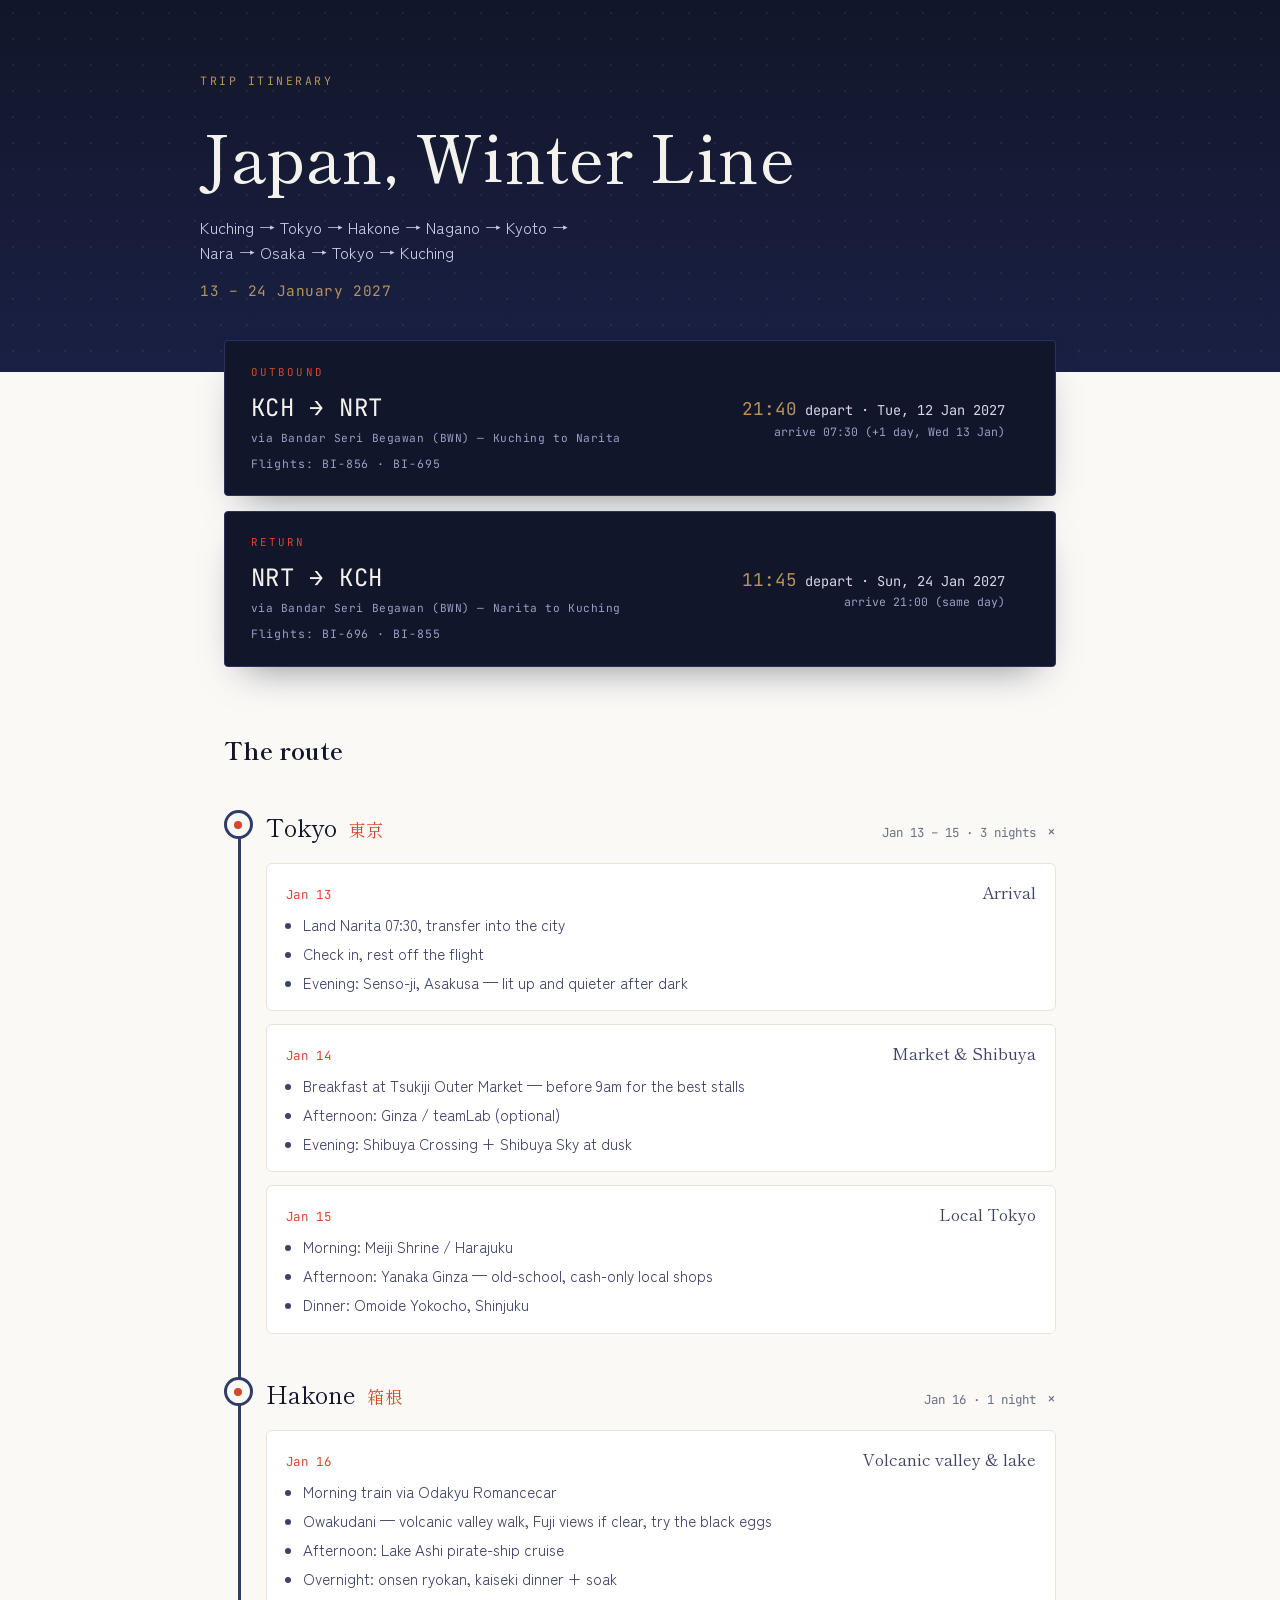
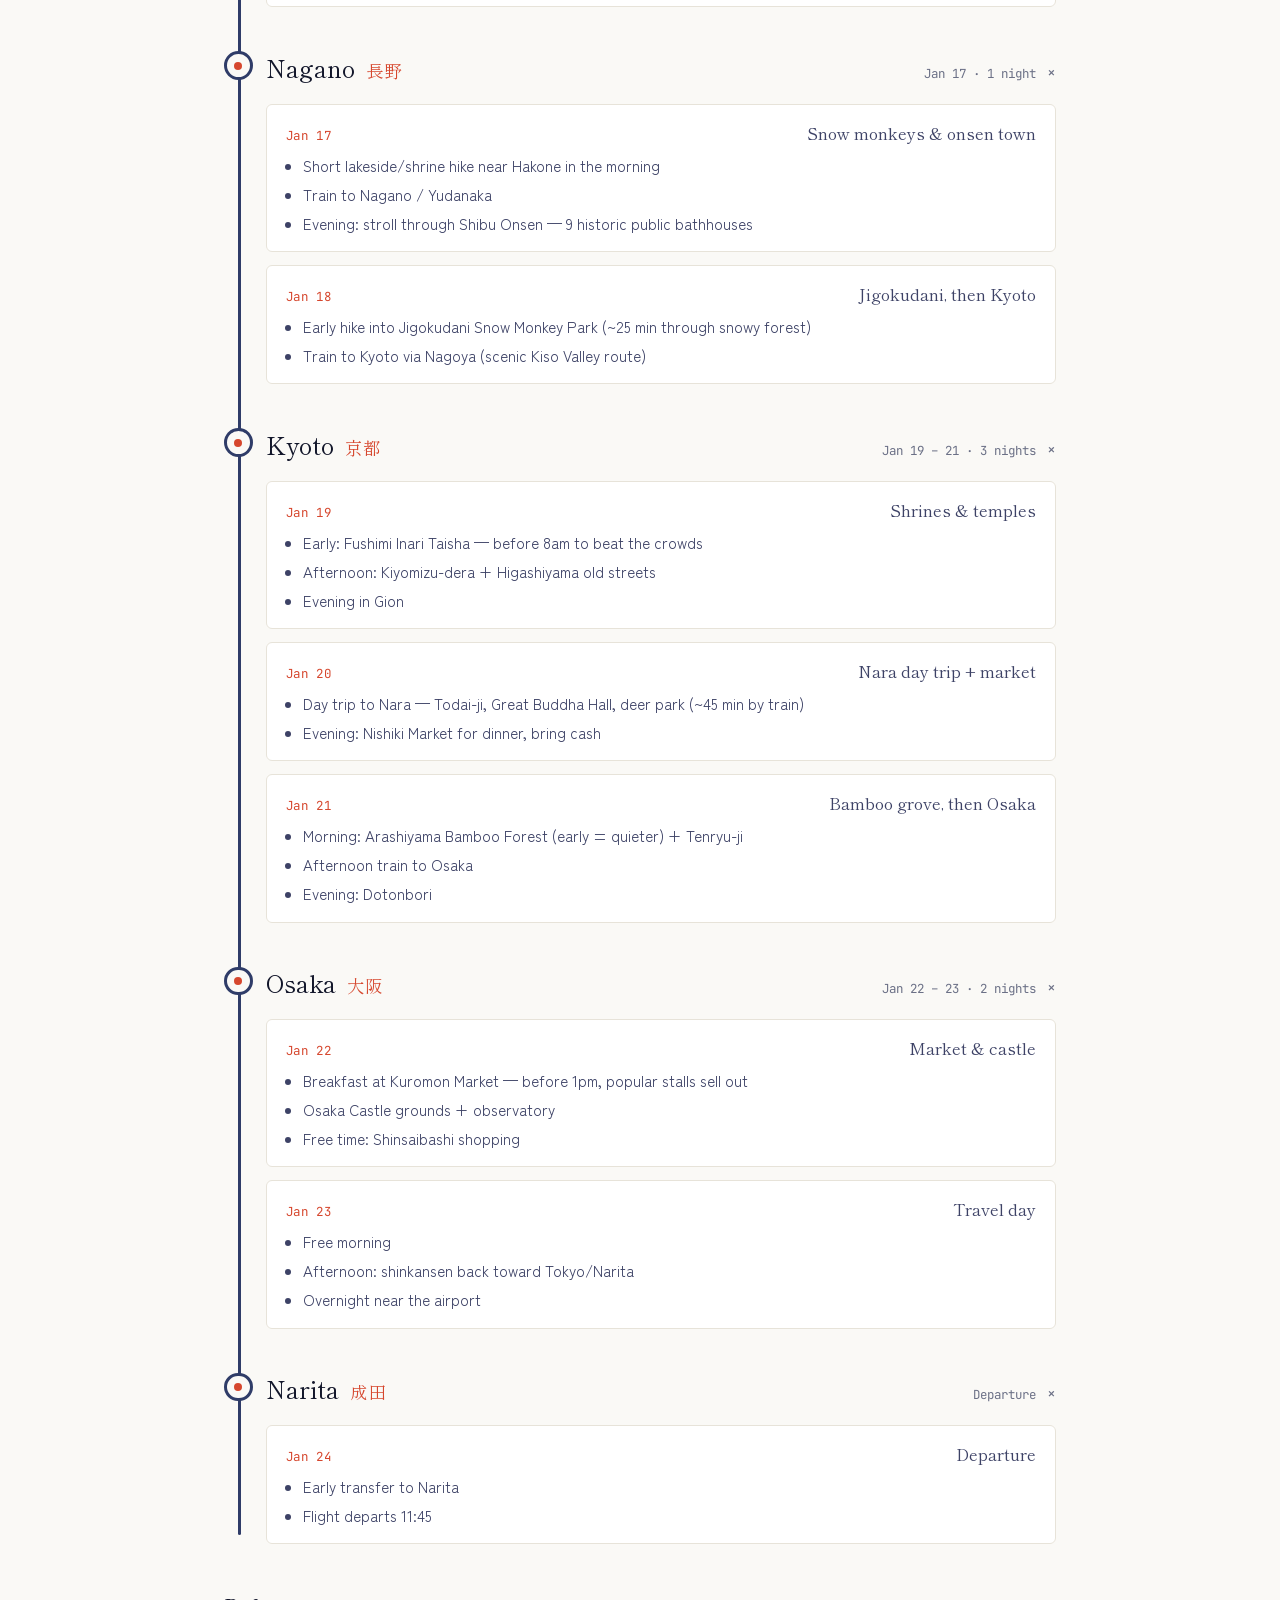
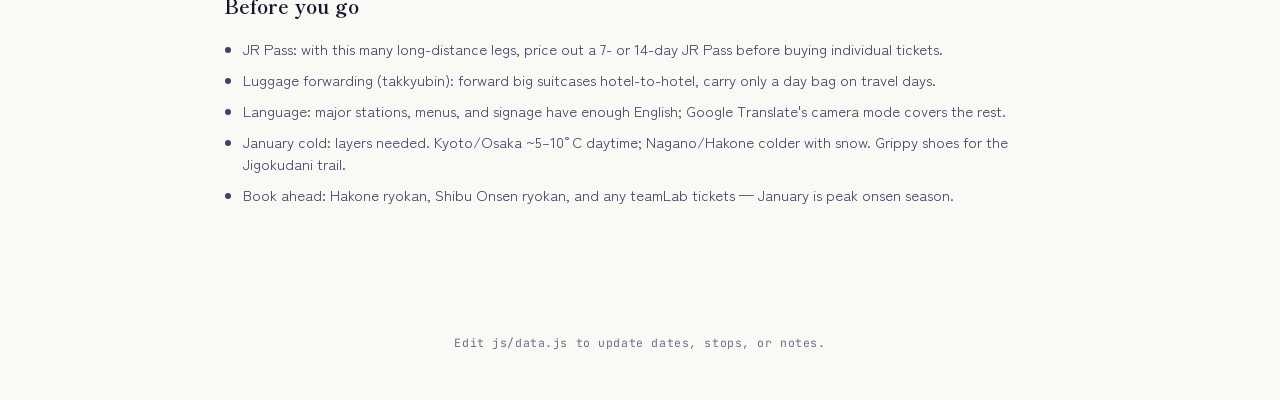
==== index.html @ a8b8079d "Add files via upload" ====
<!DOCTYPE html>
<html lang="en">
<head>
<meta charset="UTF-8">
<meta name="viewport" content="width=device-width, initial-scale=1.0">
<title>Japan, Winter Line</title>
<meta name="description" content="Japan trip itinerary, 13–24 January 2027">
<link rel="preconnect" href="https://fonts.googleapis.com">
<link rel="preconnect" href="https://fonts.gstatic.com" crossorigin>
<link href="https://fonts.googleapis.com/css2?family=Shippori+Mincho:wght@500;700&family=Zen+Kaku+Gothic+New:wght@400;500&family=JetBrains+Mono:wght@400;500&display=swap" rel="stylesheet">
<link rel="stylesheet" href="css/styles.css">
</head>
<body>

<header class="hero">
  <div class="hero-inner">
    <p class="hero-eyebrow">Trip itinerary</p>
    <h1 id="hero-title">Japan, Winter Line<span class="hero-kanji">日本</span></h1>
    <p class="hero-subtitle" id="hero-subtitle"></p>
    <p class="hero-dates" id="hero-dates"></p>
  </div>
</header>

<div class="board-wrap">
  <div class="board" id="board-outbound"></div>
  <div class="board" id="board-return"></div>
</div>

<main class="line-section">
  <h2 class="line-heading">The route</h2>
  <div class="route" id="route"></div>
</main>

<section class="notes-section">
  <h2 class="notes-heading">Before you go</h2>
  <ul class="notes-list" id="notes-list"></ul>
</section>

<footer>Edit js/data.js to update dates, stops, or notes.</footer>

<script src="js/data.js"></script>
<script src="js/app.js"></script>
</body>
</html>
---- css/styles.css ----
/* ---------------------------------------------------------
   Japan, Winter Line — design tokens
   Display: Shippori Mincho / Body: Zen Kaku Gothic New / Data: JetBrains Mono
--------------------------------------------------------- */
:root {
  --ink: #12162a;
  --ink-soft: #3d4266;
  --paper: #faf9f6;
  --card: #ffffff;
  --card-border: #e7e3d9;
  --muted: #6b7086;
  --vermillion: #d6472e;
  --gold: #b8935b;
  --line-color: #2f3c68;
  --focus: #d6472e;

  --font-display: "Shippori Mincho", serif;
  --font-body: "Zen Kaku Gothic New", "Hiragino Sans", sans-serif;
  --font-mono: "JetBrains Mono", ui-monospace, monospace;
}

* { box-sizing: border-box; }

@media (prefers-reduced-motion: reduce) {
  *, *::before, *::after {
    animation-duration: 0.001ms !important;
    transition-duration: 0.001ms !important;
  }
}

html { scroll-behavior: smooth; }

body {
  margin: 0;
  background: var(--paper);
  color: var(--ink);
  font-family: var(--font-body);
  line-height: 1.55;
  -webkit-font-smoothing: antialiased;
}

a { color: inherit; }

:focus-visible {
  outline: 2px solid var(--focus);
  outline-offset: 3px;
}

/* ---------------- Hero / header ---------------- */

.hero {
  background: linear-gradient(180deg, var(--ink) 0%, #1a2044 100%);
  color: #f4f2ec;
  padding: 4.5rem 1.5rem 3.5rem;
  position: relative;
  overflow: hidden;
}

.hero::before {
  content: "";
  position: absolute;
  inset: 0;
  background-image: radial-gradient(circle, rgba(244,242,236,0.55) 1px, transparent 1px);
  background-size: 26px 26px;
  opacity: 0.12;
  pointer-events: none;
}

.hero-inner {
  max-width: 880px;
  margin: 0 auto;
  position: relative;
}

.hero-eyebrow {
  font-family: var(--font-mono);
  font-size: 0.72rem;
  letter-spacing: 0.22em;
  text-transform: uppercase;
  color: var(--gold);
  margin: 0 0 1rem;
}

.hero h1 {
  font-family: var(--font-display);
  font-weight: 500;
  font-size: clamp(2.4rem, 6vw, 4rem);
  margin: 0 0 0.6rem;
  letter-spacing: 0.01em;
}

.hero-kanji {
  font-family: var(--font-display);
  font-size: 0.42em;
  color: var(--vermillion);
  margin-left: 0.5rem;
  vertical-align: middle;
}

.hero-subtitle {
  font-size: 1.02rem;
  color: #c8cbe0;
  max-width: 46ch;
  margin: 0 0 0.4rem;
}

.hero-dates {
  font-family: var(--font-mono);
  font-size: 0.9rem;
  color: var(--gold);
  letter-spacing: 0.04em;
}

/* ---------------- Flight boards ---------------- */

.board-wrap {
  max-width: 880px;
  margin: -2rem auto 0;
  padding: 0 1.5rem;
  position: relative;
  z-index: 2;
}

.board {
  background: var(--ink);
  color: #f4f2ec;
  border-radius: 4px;
  padding: 1.4rem 1.6rem;
  display: grid;
  grid-template-columns: auto 1fr auto;
  gap: 0.5rem 1.5rem;
  align-items: center;
  box-shadow: 0 18px 40px -20px rgba(18, 22, 42, 0.55);
  border: 1px solid #2a3060;
}

.board + .board { margin-top: 0.9rem; }

.board-label {
  font-family: var(--font-mono);
  font-size: 0.68rem;
  letter-spacing: 0.2em;
  text-transform: uppercase;
  color: var(--vermillion);
  grid-column: 1 / -1;
}

.board-route {
  font-family: var(--font-mono);
  font-size: clamp(1.1rem, 3vw, 1.5rem);
  letter-spacing: 0.03em;
}

.board-route .via {
  display: block;
  font-size: 0.7rem;
  color: #9aa0c4;
  letter-spacing: 0.05em;
  margin-top: 0.25rem;
}

.board-times {
  font-family: var(--font-mono);
  text-align: right;
  font-size: 0.85rem;
  color: #d7d9ea;
}

.board-times .depart { color: var(--gold); font-size: 1.1rem; }
.board-times .arrive-note { display: block; color: #9aa0c4; font-size: 0.72rem; }

.board-flights {
  grid-column: 1 / -1;
  font-family: var(--font-mono);
  font-size: 0.72rem;
  color: #9aa0c4;
  letter-spacing: 0.08em;
}

/* ---------------- Rail line / timeline ---------------- */

.line-section {
  max-width: 880px;
  margin: 0 auto;
  padding: 4rem 1.5rem 2rem;
}

.line-heading {
  font-family: var(--font-display);
  font-size: 1.5rem;
  margin: 0 0 2.5rem;
  color: var(--ink);
}

.route {
  position: relative;
  padding-left: 2.6rem;
}

.route::before {
  content: "";
  position: absolute;
  left: 0.9rem;
  top: 0.6rem;
  bottom: 0.6rem;
  width: 3px;
  background: var(--line-color);
  border-radius: 2px;
}

.stop {
  position: relative;
  margin-bottom: 2.6rem;
}

.stop:last-child { margin-bottom: 0; }

.stop-marker {
  position: absolute;
  left: -2.6rem;
  top: 0.15rem;
  width: 1.8rem;
  height: 1.8rem;
  border-radius: 50%;
  background: var(--paper);
  border: 3px solid var(--line-color);
  display: flex;
  align-items: center;
  justify-content: center;
}

.stop-marker::after {
  content: "";
  width: 0.5rem;
  height: 0.5rem;
  border-radius: 50%;
  background: var(--vermillion);
}

.stop-head {
  display: flex;
  align-items: baseline;
  gap: 0.7rem;
  flex-wrap: wrap;
  background: none;
  border: none;
  padding: 0;
  cursor: pointer;
  text-align: left;
  width: 100%;
  color: inherit;
  font: inherit;
}

.stop-city {
  font-family: var(--font-display);
  font-size: 1.5rem;
}

.stop-kanji {
  font-family: var(--font-display);
  font-size: 1.1rem;
  color: var(--vermillion);
}

.stop-nights {
  font-family: var(--font-mono);
  font-size: 0.78rem;
  color: var(--muted);
  margin-left: auto;
  white-space: nowrap;
}

.stop-toggle {
  font-family: var(--font-mono);
  font-size: 0.9rem;
  color: var(--muted);
  transition: transform 0.2s ease;
  transform: rotate(0deg);
}

.stop.is-open .stop-toggle { transform: rotate(45deg); }

.stop-days {
  display: grid;
  gap: 0.8rem;
  margin-top: 1.1rem;
  overflow: hidden;
  max-height: 0;
  transition: max-height 0.35s ease;
}

.stop.is-open .stop-days {
  max-height: 2000px;
}

.day-card {
  background: var(--card);
  border: 1px solid var(--card-border);
  border-radius: 6px;
  padding: 1rem 1.2rem;
}

.day-card-head {
  display: flex;
  justify-content: space-between;
  align-items: baseline;
  gap: 1rem;
  margin-bottom: 0.5rem;
}

.day-date {
  font-family: var(--font-mono);
  font-size: 0.78rem;
  color: var(--vermillion);
  letter-spacing: 0.05em;
}

.day-label {
  font-family: var(--font-display);
  font-size: 1.02rem;
  color: var(--ink-soft);
}

.day-items {
  margin: 0;
  padding-left: 1.1rem;
  color: var(--ink-soft);
  font-size: 0.94rem;
}

.day-items li + li { margin-top: 0.35rem; }

/* ---------------- Notes / footer ---------------- */

.notes-section {
  max-width: 880px;
  margin: 0 auto;
  padding: 1rem 1.5rem 5rem;
}

.notes-heading {
  font-family: var(--font-display);
  font-size: 1.2rem;
  margin: 0 0 1rem;
}

.notes-list {
  padding-left: 1.2rem;
  color: var(--ink-soft);
  font-size: 0.92rem;
}

.notes-list li + li { margin-top: 0.5rem; }

footer {
  text-align: center;
  font-family: var(--font-mono);
  font-size: 0.72rem;
  color: var(--muted);
  padding: 2rem 1.5rem 3rem;
  letter-spacing: 0.05em;
}

/* ---------------- Responsive ---------------- */

@media (max-width: 560px) {
  .board { grid-template-columns: 1fr; text-align: left; }
  .board-times { text-align: left; }
  .stop-nights { margin-left: 0; }
}
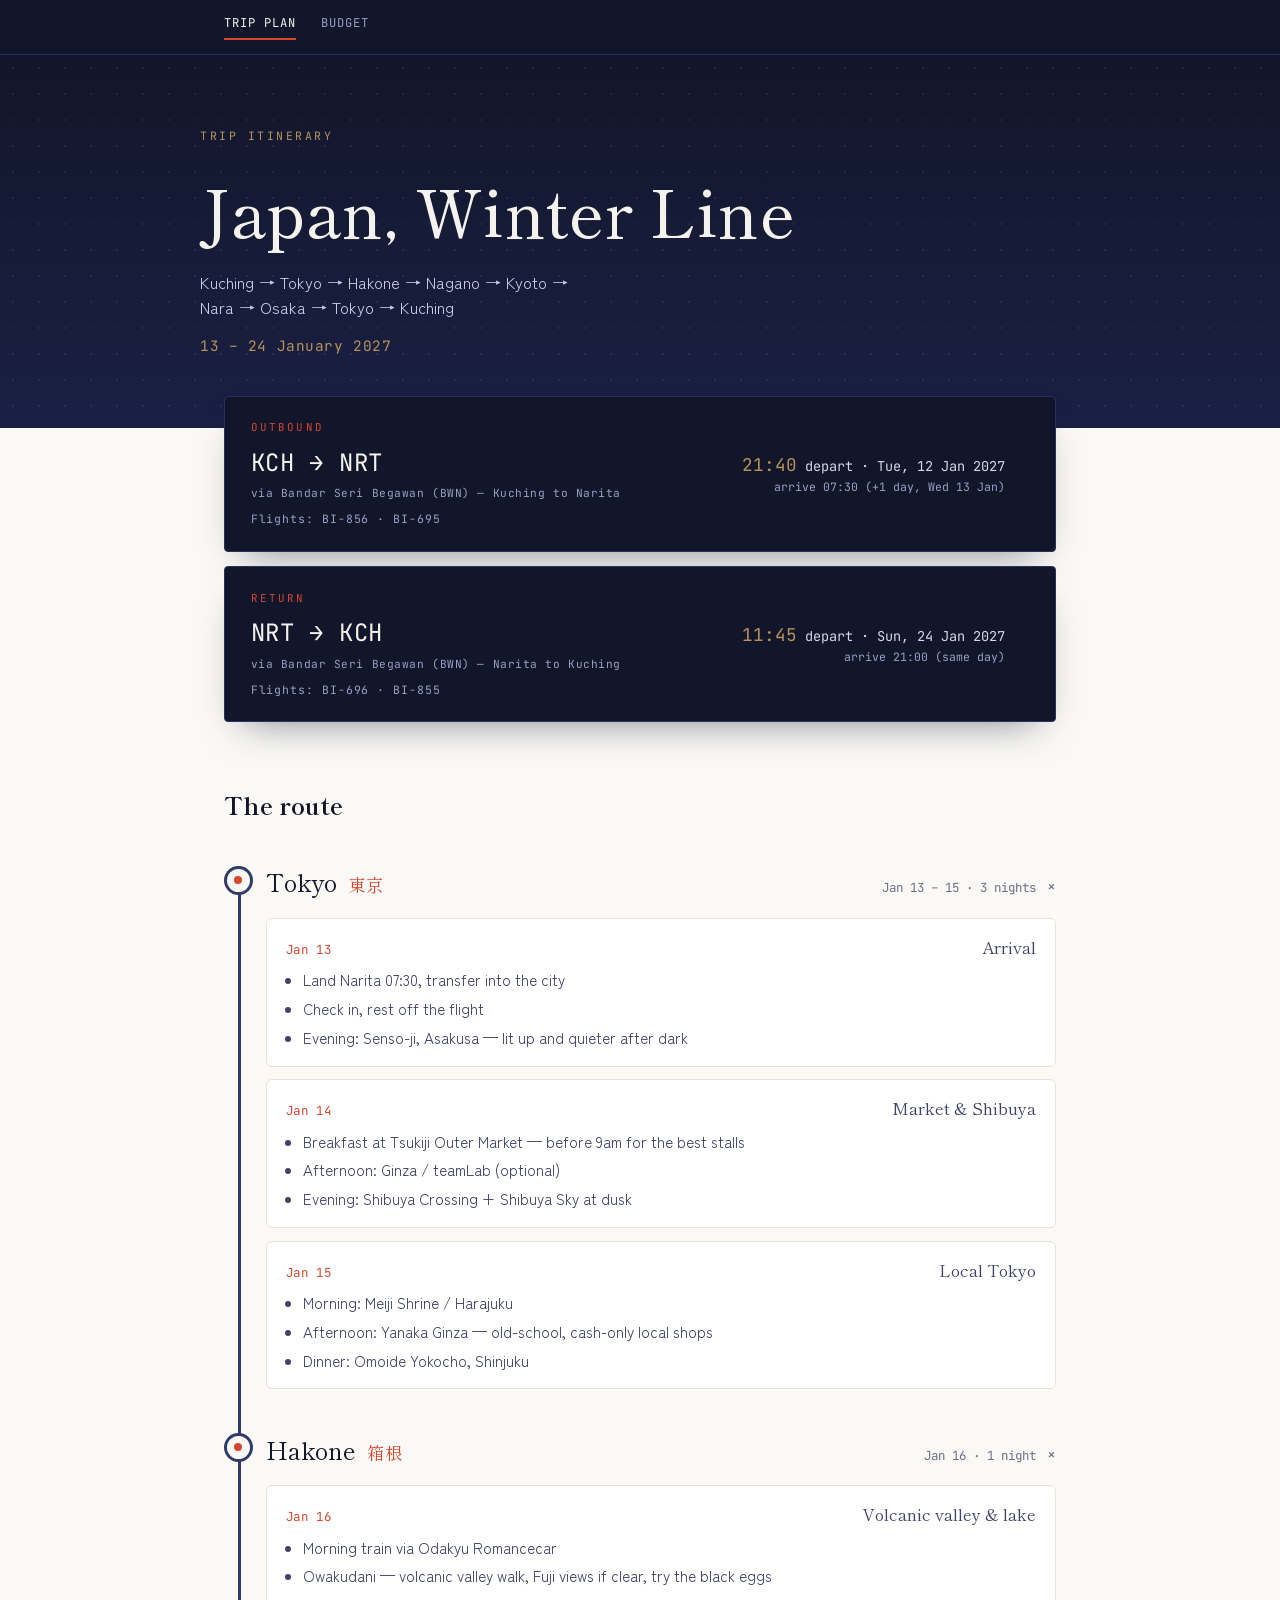
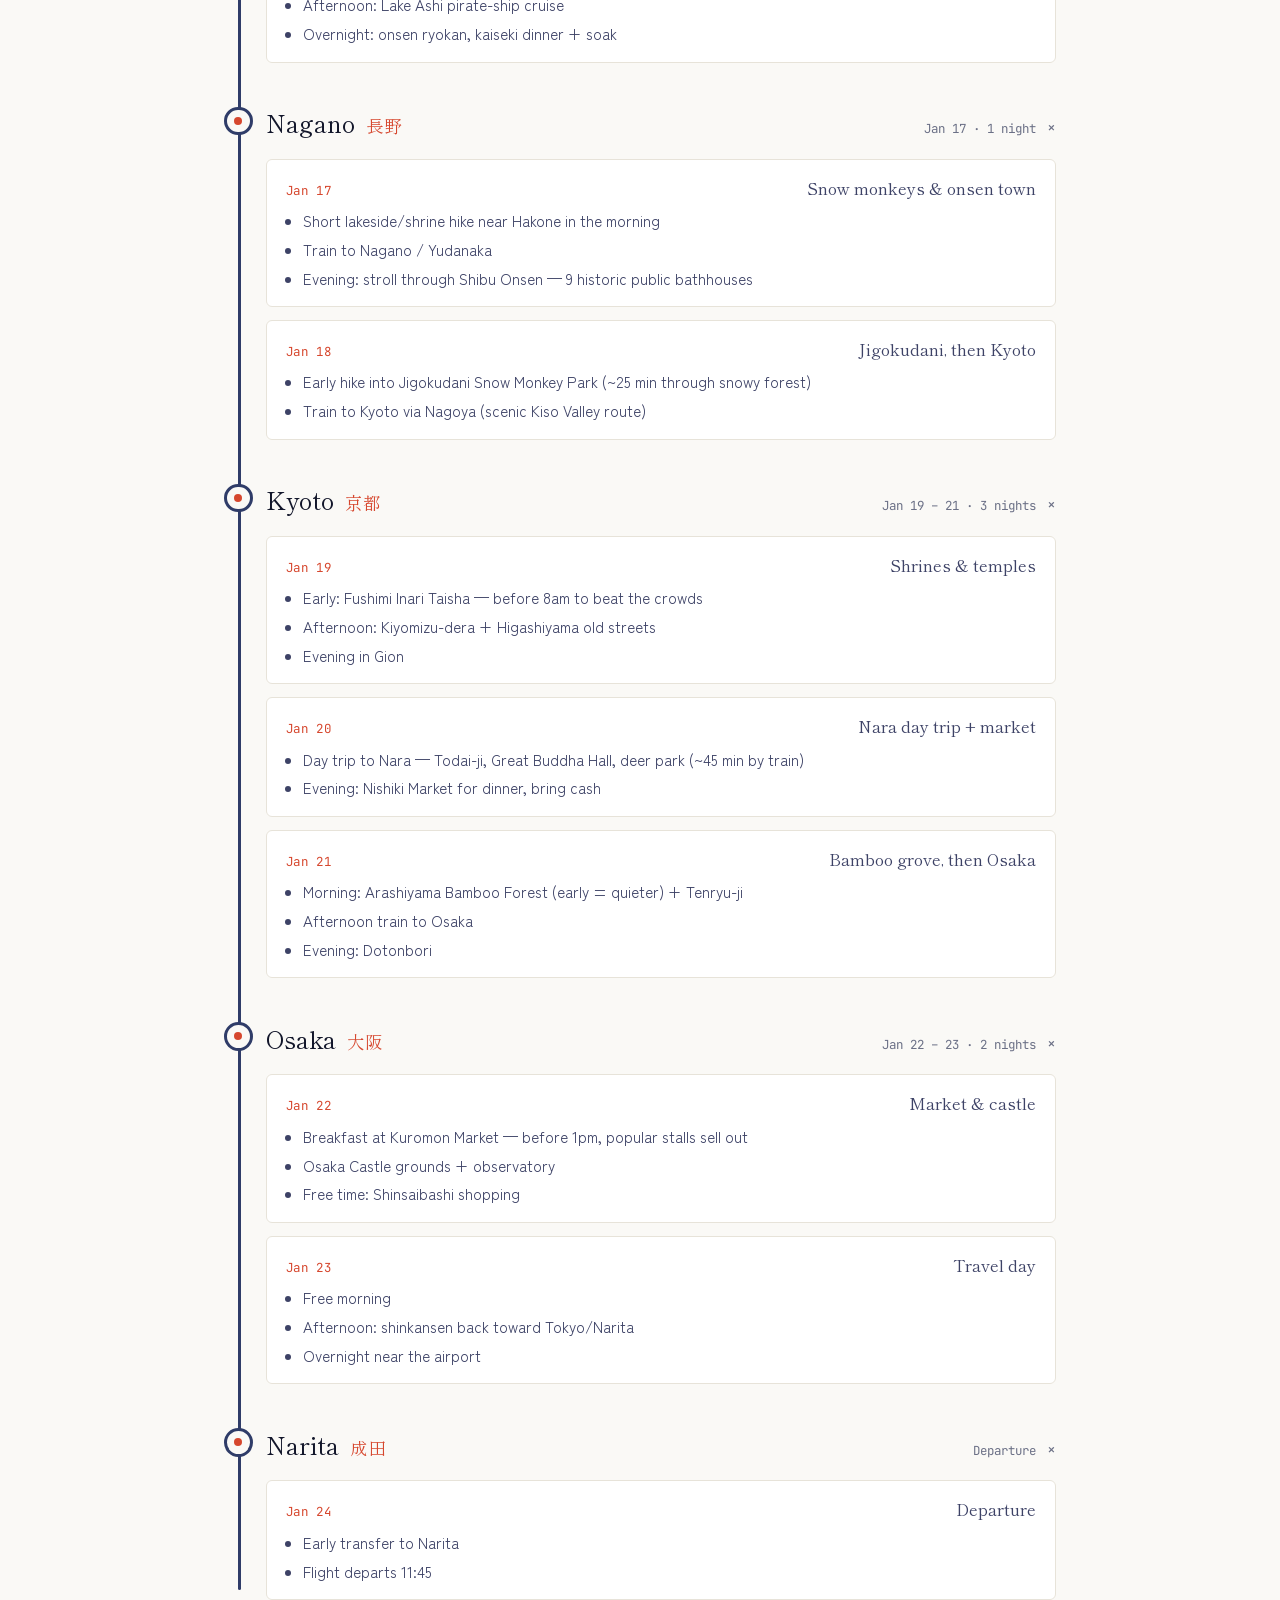
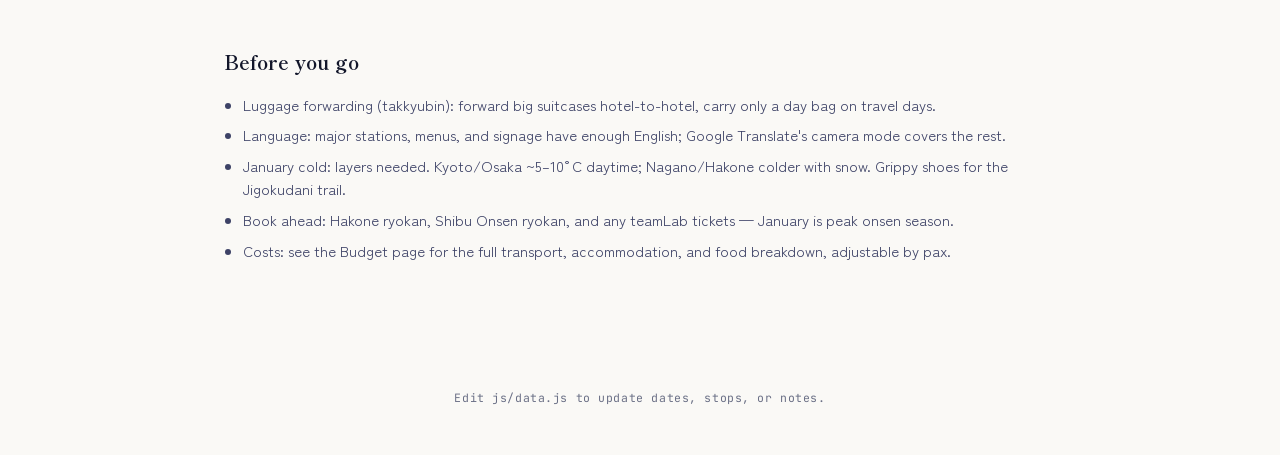
==== commit 60727e8a: "Add a budget planner page with charts and a pax-adjustable cost calculator Split costs out of the it" ====
--- a/index.html
+++ b/index.html
@@ -8,9 +8,16 @@
 <link rel="preconnect" href="https://fonts.googleapis.com">
 <link rel="preconnect" href="https://fonts.gstatic.com" crossorigin>
 <link href="https://fonts.googleapis.com/css2?family=Shippori+Mincho:wght@500;700&family=Zen+Kaku+Gothic+New:wght@400;500&family=JetBrains+Mono:wght@400;500&display=swap" rel="stylesheet">
-<link rel="stylesheet" href="css/styles.css">
+<script>document.write('<link rel="stylesheet" href="css/styles.css?v=' + Date.now() + '">');</script>
 </head>
 <body>
+
+<nav class="site-nav">
+  <div class="site-nav-inner">
+    <a class="site-nav-link is-active" href="index.html">Trip plan</a>
+    <a class="site-nav-link" href="budget.html">Budget</a>
+  </div>
+</nav>
 
 <header class="hero">
   <div class="hero-inner">
@@ -38,7 +45,9 @@
 
 <footer>Edit js/data.js to update dates, stops, or notes.</footer>
 
-<script src="js/data.js"></script>
-<script src="js/app.js"></script>
+<script>
+  document.write('<script src="js/data.js?v=' + Date.now() + '"><\/script>');
+  document.write('<script src="js/app.js?v=' + Date.now() + '"><\/script>');
+</script>
 </body>
 </html>
--- a/css/styles.css
+++ b/css/styles.css
@@ -46,6 +46,39 @@
   outline-offset: 3px;
 }
 
+/* ---------------- Site nav ---------------- */
+
+.site-nav {
+  background: var(--ink);
+  border-bottom: 1px solid #2a3060;
+}
+
+.site-nav-inner {
+  max-width: 880px;
+  margin: 0 auto;
+  display: flex;
+  gap: 1.6rem;
+  padding: 0.9rem 1.5rem;
+}
+
+.site-nav-link {
+  font-family: var(--font-mono);
+  font-size: 0.76rem;
+  letter-spacing: 0.08em;
+  text-transform: uppercase;
+  color: #9aa0c4;
+  text-decoration: none;
+  padding-bottom: 0.3rem;
+  border-bottom: 2px solid transparent;
+}
+
+.site-nav-link:hover { color: #f4f2ec; }
+
+.site-nav-link.is-active {
+  color: #f4f2ec;
+  border-bottom-color: var(--vermillion);
+}
+
 /* ---------------- Hero / header ---------------- */
 
 .hero {
@@ -109,6 +142,15 @@
   font-size: 0.9rem;
   color: var(--gold);
   letter-spacing: 0.04em;
+}
+
+.hero-compact {
+  padding: 3rem 1.5rem 2.5rem;
+}
+
+.hero-compact .hero-subtitle {
+  color: #c8cbe0;
+  max-width: 60ch;
 }
 
 /* ---------------- Flight boards ---------------- */
@@ -331,6 +373,68 @@
 
 .day-items li + li { margin-top: 0.35rem; }
 
+/* ---------------- Where to stay ---------------- */
+
+.stay-list {
+  display: grid;
+  gap: 1rem;
+  grid-template-columns: repeat(auto-fit, minmax(260px, 1fr));
+}
+
+.stay-card {
+  background: var(--card);
+  border: 1px solid var(--card-border);
+  border-radius: 6px;
+  padding: 1rem 1.2rem;
+}
+
+.stay-city {
+  font-family: var(--font-display);
+  font-size: 1.05rem;
+  color: var(--ink);
+  margin-bottom: 0.7rem;
+}
+
+.stay-options {
+  list-style: none;
+  margin: 0;
+  padding: 0;
+  display: grid;
+  gap: 0.7rem;
+}
+
+.stay-options li + li {
+  padding-top: 0.7rem;
+  border-top: 1px solid var(--card-border);
+}
+
+.stay-option-head {
+  display: flex;
+  justify-content: space-between;
+  align-items: baseline;
+  gap: 0.8rem;
+  flex-wrap: wrap;
+}
+
+.stay-name {
+  font-size: 0.94rem;
+  color: var(--ink-soft);
+  font-weight: 500;
+}
+
+.stay-price {
+  font-family: var(--font-mono);
+  font-size: 0.76rem;
+  color: var(--vermillion);
+  white-space: nowrap;
+}
+
+.stay-note {
+  font-size: 0.84rem;
+  color: var(--muted);
+  margin-top: 0.2rem;
+}
+
 /* ---------------- Notes / footer ---------------- */
 
 .notes-section {
@@ -362,6 +466,223 @@
   letter-spacing: 0.05em;
 }
 
+/* ---------------- Budget page ---------------- */
+
+.budget-wrap {
+  max-width: 880px;
+  margin: 0 auto;
+  padding: 2rem 1.5rem 1rem;
+}
+
+.pax-control {
+  display: flex;
+  align-items: center;
+  gap: 0.9rem;
+  background: var(--card);
+  border: 1px solid var(--card-border);
+  border-radius: 8px;
+  padding: 0.9rem 1.2rem;
+  margin-bottom: 1.5rem;
+  width: fit-content;
+}
+
+.pax-label {
+  font-family: var(--font-mono);
+  font-size: 0.72rem;
+  letter-spacing: 0.15em;
+  text-transform: uppercase;
+  color: var(--muted);
+}
+
+.pax-btn {
+  width: 2rem;
+  height: 2rem;
+  border-radius: 50%;
+  border: 1px solid var(--card-border);
+  background: var(--paper);
+  color: var(--ink);
+  font-size: 1.1rem;
+  line-height: 1;
+  cursor: pointer;
+}
+
+.pax-btn:hover:not(:disabled) { border-color: var(--vermillion); color: var(--vermillion); }
+.pax-btn:disabled { opacity: 0.35; cursor: not-allowed; }
+
+.pax-count {
+  font-family: var(--font-mono);
+  font-size: 1.2rem;
+  font-weight: 500;
+  min-width: 1.5ch;
+  text-align: center;
+}
+
+.kpi-grid {
+  display: grid;
+  grid-template-columns: repeat(auto-fit, minmax(150px, 1fr));
+  gap: 0.9rem;
+  margin-bottom: 2.5rem;
+}
+
+.kpi-card {
+  background: var(--card);
+  border: 1px solid var(--card-border);
+  border-radius: 8px;
+  padding: 1rem 1.2rem;
+  position: relative;
+}
+
+.kpi-card-headline {
+  background: var(--ink);
+  border-color: #2a3060;
+}
+
+.kpi-card-headline .kpi-label,
+.kpi-card-headline .kpi-sub { color: #9aa0c4; }
+.kpi-card-headline .kpi-value { color: #f4f2ec; }
+
+.kpi-swatch {
+  width: 0.6rem;
+  height: 0.6rem;
+  border-radius: 50%;
+  margin-bottom: 0.5rem;
+}
+
+.kpi-label {
+  font-family: var(--font-mono);
+  font-size: 0.68rem;
+  letter-spacing: 0.1em;
+  text-transform: uppercase;
+  color: var(--muted);
+  margin-bottom: 0.3rem;
+}
+
+.kpi-value {
+  font-family: var(--font-display);
+  font-size: 1.3rem;
+  color: var(--ink);
+}
+
+.kpi-sub {
+  font-size: 0.76rem;
+  color: var(--muted);
+  margin-top: 0.2rem;
+}
+
+.charts-row {
+  display: grid;
+  grid-template-columns: 1fr 1fr;
+  gap: 1rem;
+  margin-bottom: 1rem;
+}
+
+.chart-card {
+  background: var(--card);
+  border: 1px solid var(--card-border);
+  border-radius: 8px;
+  padding: 0.6rem;
+  overflow: hidden;
+}
+
+.progress-wrap { margin: 0.9rem 0; }
+
+.progress-label {
+  display: flex;
+  justify-content: space-between;
+  font-size: 0.84rem;
+  color: var(--ink-soft);
+  margin-bottom: 0.35rem;
+}
+
+.progress-value {
+  font-family: var(--font-mono);
+  font-size: 0.78rem;
+  color: var(--muted);
+}
+
+.progress-track {
+  background: var(--card-border);
+  border-radius: 3px;
+  height: 6px;
+}
+
+.progress-fill {
+  height: 6px;
+  border-radius: 3px;
+}
+
+.expanders {
+  border-top: 1px solid var(--card-border);
+  margin-bottom: 1rem;
+}
+
+.expander { border-bottom: 1px solid var(--card-border); }
+
+.expander-btn {
+  width: 100%;
+  background: none;
+  border: none;
+  cursor: pointer;
+  display: flex;
+  justify-content: space-between;
+  align-items: center;
+  padding: 1rem 0;
+  font-family: var(--font-display);
+  font-size: 1.02rem;
+  color: var(--ink-soft);
+  text-align: left;
+}
+
+.expander-btn:hover { color: var(--ink); }
+
+.expander-arrow {
+  font-size: 0.8rem;
+  color: var(--muted);
+  transition: transform 0.2s ease;
+}
+
+.expander.open .expander-arrow { transform: rotate(180deg); }
+
+.expander-body {
+  display: none;
+  padding-bottom: 1.2rem;
+  overflow-x: auto;
+}
+
+.expander.open .expander-body { display: block; }
+
+.expander-note {
+  font-size: 0.82rem;
+  color: var(--muted);
+  margin: 0.7rem 0 0;
+}
+
+.expanders table {
+  width: 100%;
+  border-collapse: collapse;
+  font-size: 0.82rem;
+}
+
+.expanders thead th {
+  text-align: left;
+  padding: 0.5rem 0.8rem;
+  color: var(--muted);
+  font-weight: 500;
+  border-bottom: 1px solid var(--card-border);
+  white-space: nowrap;
+}
+
+.expanders tbody td {
+  padding: 0.5rem 0.8rem;
+  color: var(--ink-soft);
+  border-bottom: 1px solid var(--card-border);
+  vertical-align: top;
+}
+
+.expanders tbody tr:last-child td { border-bottom: none; }
+
+.expanders .stay-list { margin-top: 0.8rem; }
+
 /* ---------------- Responsive ---------------- */
 
 @media (max-width: 560px) {
@@ -369,3 +690,7 @@
   .board-times { text-align: left; }
   .stop-nights { margin-left: 0; }
 }
+
+@media (max-width: 680px) {
+  .charts-row { grid-template-columns: 1fr; }
+}
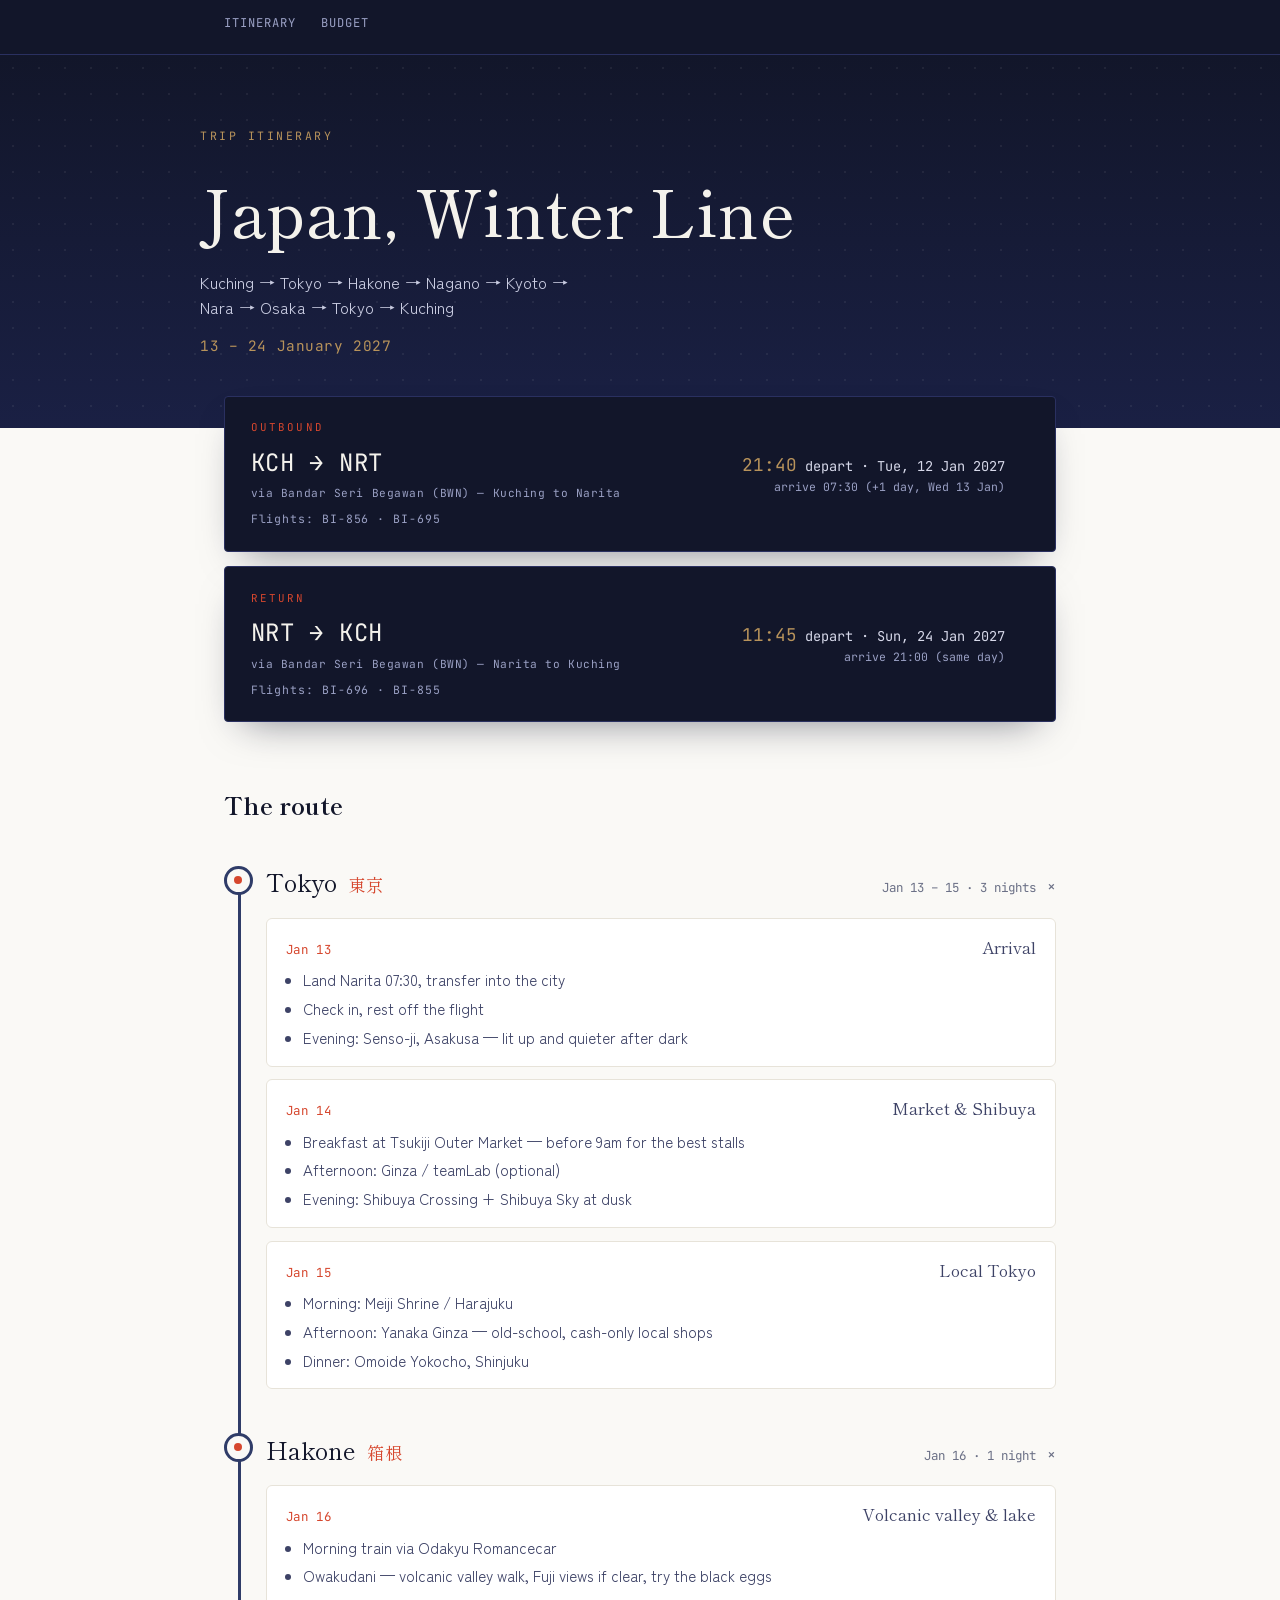
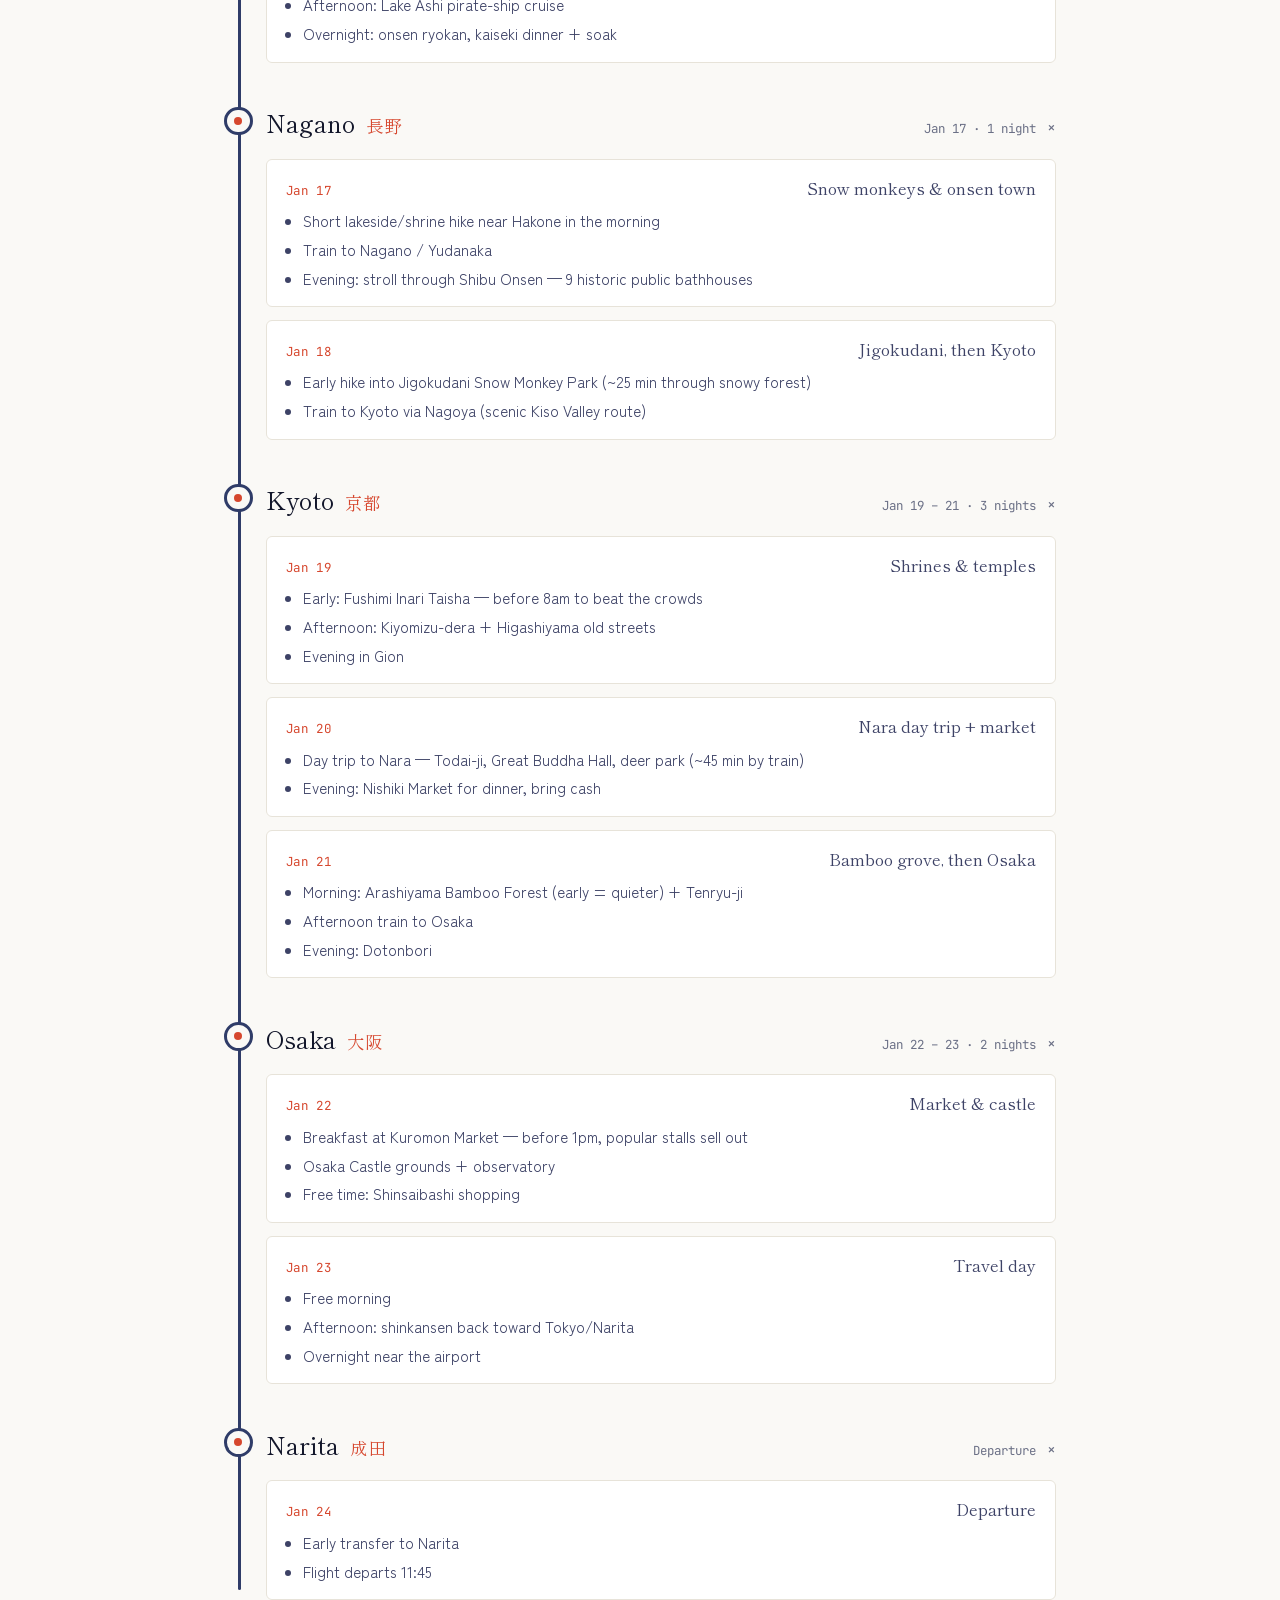
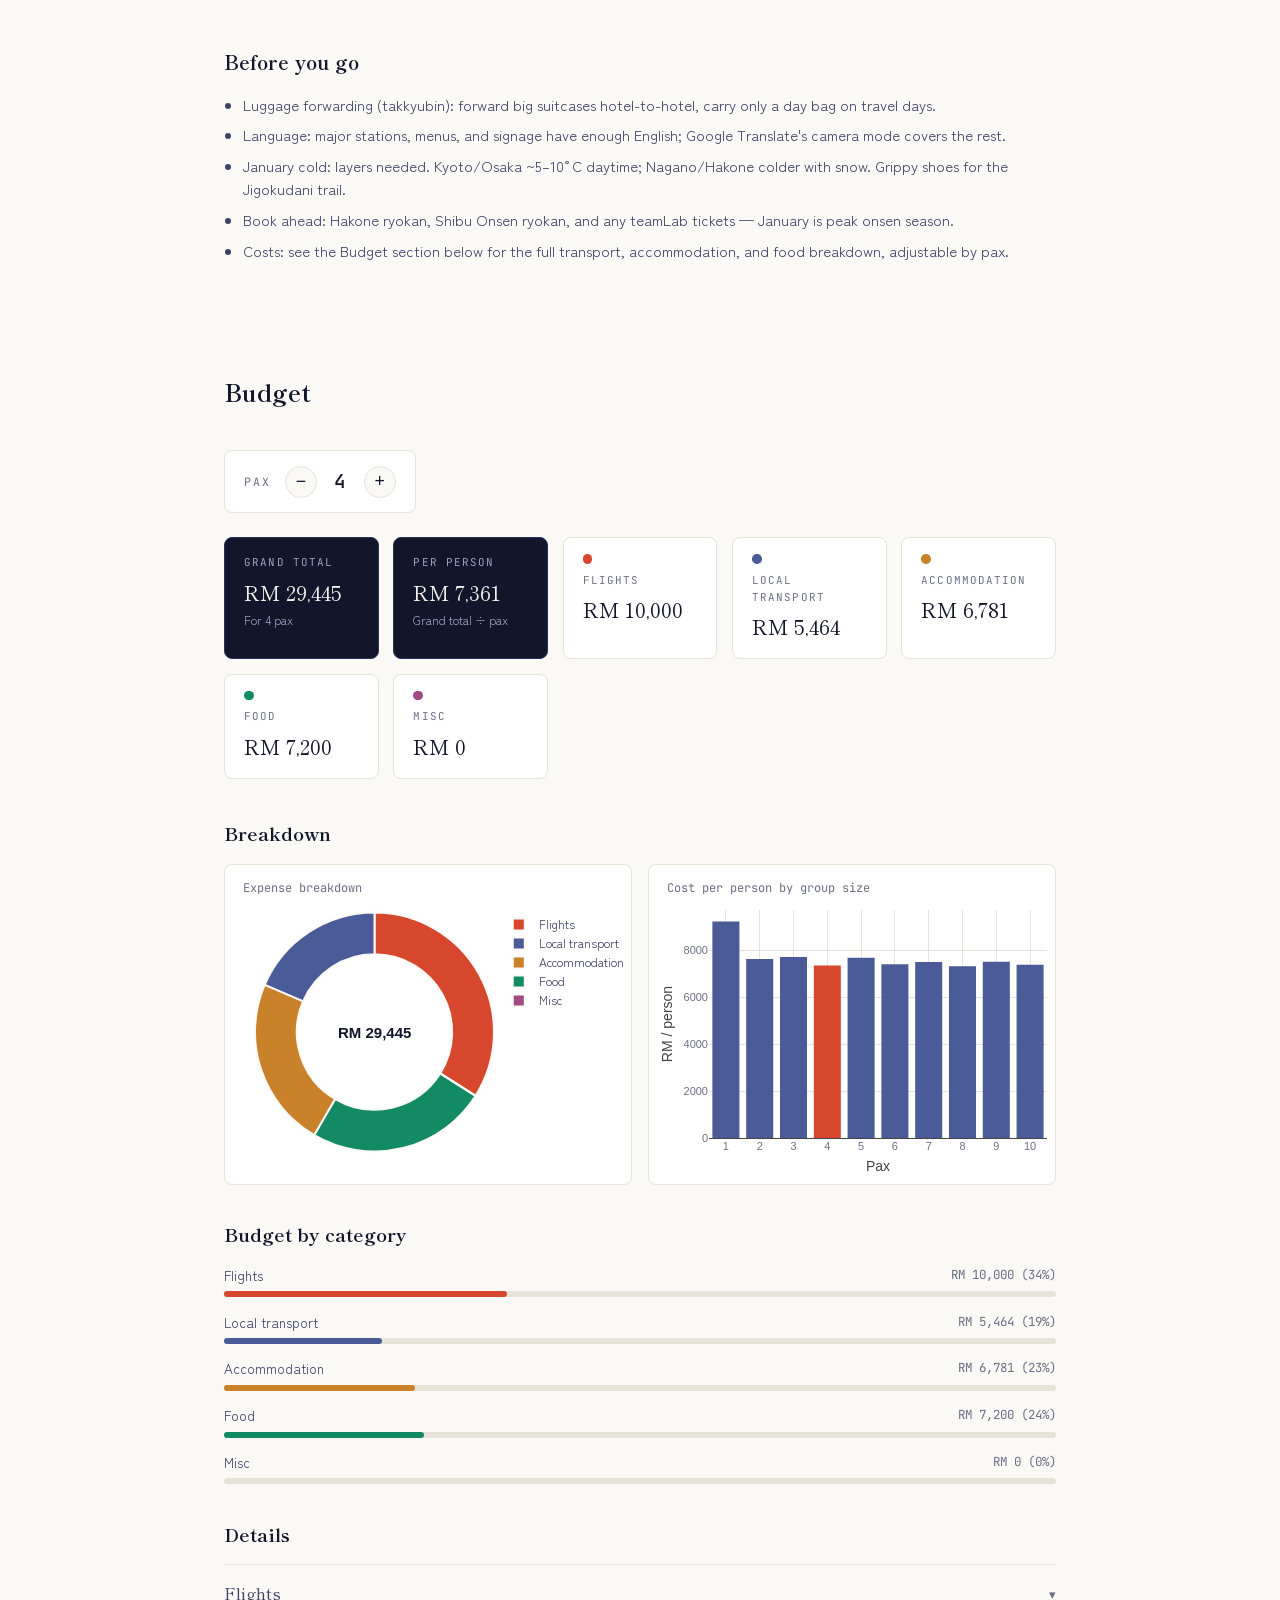
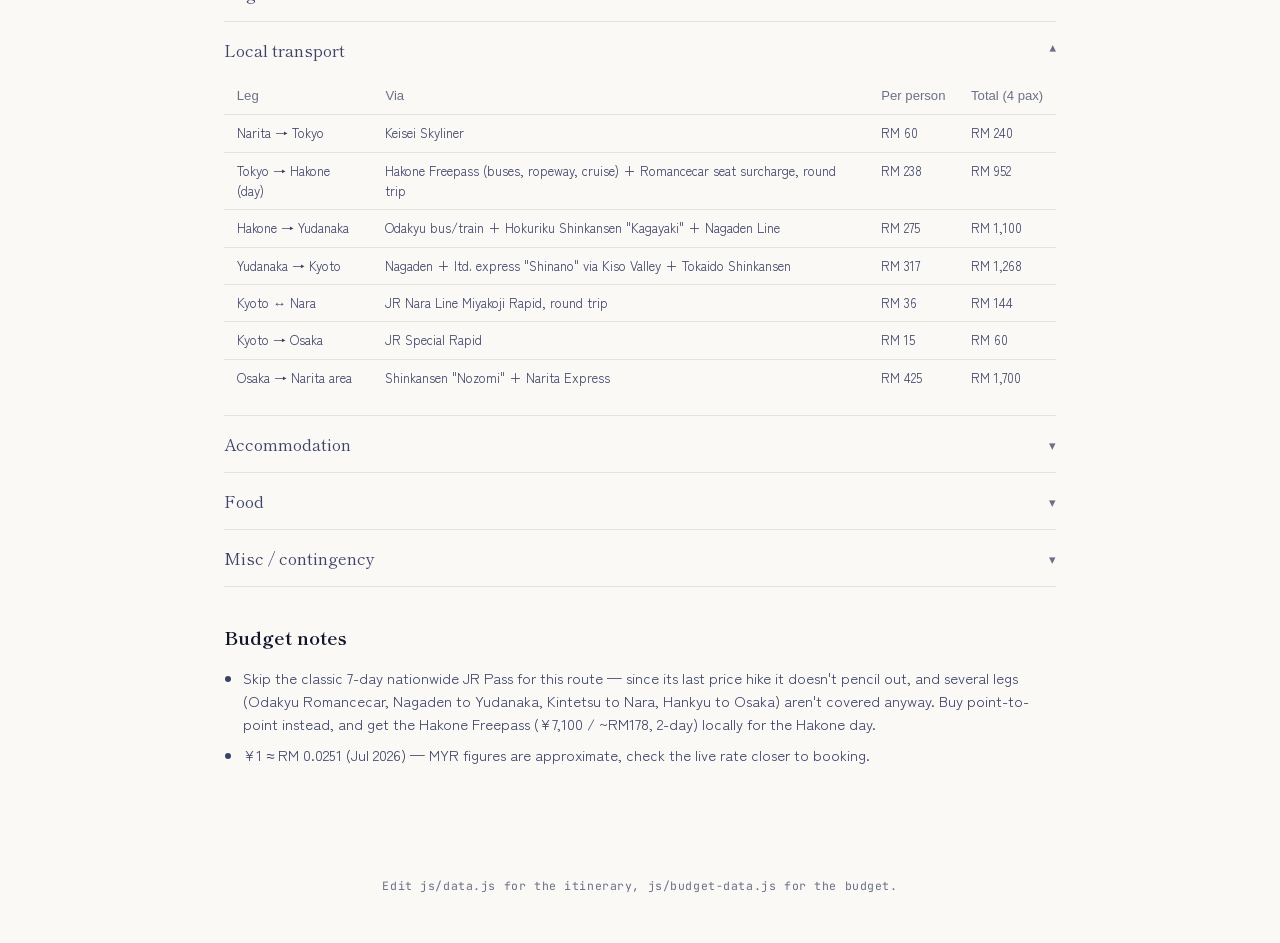
==== commit 3c206a15: "Merge the budget planner into a single combined page Fold budget.html back into index.html as an in-" ====
--- a/index.html
+++ b/index.html
@@ -4,18 +4,19 @@
 <meta charset="UTF-8">
 <meta name="viewport" content="width=device-width, initial-scale=1.0">
 <title>Japan, Winter Line</title>
-<meta name="description" content="Japan trip itinerary, 13–24 January 2027">
+<meta name="description" content="Japan trip itinerary and budget, 13–24 January 2027">
 <link rel="preconnect" href="https://fonts.googleapis.com">
 <link rel="preconnect" href="https://fonts.gstatic.com" crossorigin>
 <link href="https://fonts.googleapis.com/css2?family=Shippori+Mincho:wght@500;700&family=Zen+Kaku+Gothic+New:wght@400;500&family=JetBrains+Mono:wght@400;500&display=swap" rel="stylesheet">
 <script>document.write('<link rel="stylesheet" href="css/styles.css?v=' + Date.now() + '">');</script>
+<script src="https://cdn.plot.ly/plotly-2.32.0.min.js"></script>
 </head>
 <body>
 
 <nav class="site-nav">
   <div class="site-nav-inner">
-    <a class="site-nav-link is-active" href="index.html">Trip plan</a>
-    <a class="site-nav-link" href="budget.html">Budget</a>
+    <a class="site-nav-link" href="#itinerary">Itinerary</a>
+    <a class="site-nav-link" href="#budget">Budget</a>
   </div>
 </nav>
 
@@ -34,7 +35,7 @@
 </div>
 
 <main class="line-section">
-  <h2 class="line-heading">The route</h2>
+  <h2 class="line-heading" id="itinerary">The route</h2>
   <div class="route" id="route"></div>
 </main>
 
@@ -43,11 +44,41 @@
   <ul class="notes-list" id="notes-list"></ul>
 </section>
 
-<footer>Edit js/data.js to update dates, stops, or notes.</footer>
+<section class="budget-section" id="budget">
+  <h2 class="line-heading">Budget</h2>
+
+  <div class="pax-control">
+    <span class="pax-label">Pax</span>
+    <button class="pax-btn" id="pax-minus" type="button" aria-label="Remove pax">&minus;</button>
+    <span class="pax-count" id="pax-count">4</span>
+    <button class="pax-btn" id="pax-plus" type="button" aria-label="Add pax">+</button>
+  </div>
+
+  <div class="kpi-grid" id="kpi-grid"></div>
+
+  <h3 class="budget-subheading">Breakdown</h3>
+  <div class="charts-row">
+    <div class="chart-card" id="chart-donut"></div>
+    <div class="chart-card" id="chart-pax"></div>
+  </div>
+
+  <h3 class="budget-subheading">Budget by category</h3>
+  <div id="progress-bars"></div>
+
+  <h3 class="budget-subheading">Details</h3>
+  <div class="expanders" id="expanders"></div>
+
+  <h3 class="budget-subheading">Budget notes</h3>
+  <ul class="notes-list" id="budget-notes-list"></ul>
+</section>
+
+<footer>Edit js/data.js for the itinerary, js/budget-data.js for the budget.</footer>
 
 <script>
   document.write('<script src="js/data.js?v=' + Date.now() + '"><\/script>');
   document.write('<script src="js/app.js?v=' + Date.now() + '"><\/script>');
+  document.write('<script src="js/budget-data.js?v=' + Date.now() + '"><\/script>');
+  document.write('<script src="js/budget.js?v=' + Date.now() + '"><\/script>');
 </script>
 </body>
 </html>
--- a/css/styles.css
+++ b/css/styles.css
@@ -74,11 +74,6 @@
 
 .site-nav-link:hover { color: #f4f2ec; }
 
-.site-nav-link.is-active {
-  color: #f4f2ec;
-  border-bottom-color: var(--vermillion);
-}
-
 /* ---------------- Hero / header ---------------- */
 
 .hero {
@@ -142,15 +137,6 @@
   font-size: 0.9rem;
   color: var(--gold);
   letter-spacing: 0.04em;
-}
-
-.hero-compact {
-  padding: 3rem 1.5rem 2.5rem;
-}
-
-.hero-compact .hero-subtitle {
-  color: #c8cbe0;
-  max-width: 60ch;
 }
 
 /* ---------------- Flight boards ---------------- */
@@ -466,12 +452,19 @@
   letter-spacing: 0.05em;
 }
 
-/* ---------------- Budget page ---------------- */
-
-.budget-wrap {
+/* ---------------- Budget section ---------------- */
+
+.budget-section {
   max-width: 880px;
   margin: 0 auto;
-  padding: 2rem 1.5rem 1rem;
+  padding: 1rem 1.5rem 4rem;
+}
+
+.budget-subheading {
+  font-family: var(--font-display);
+  font-size: 1.15rem;
+  color: var(--ink);
+  margin: 2.2rem 0 1rem;
 }
 
 .pax-control {
